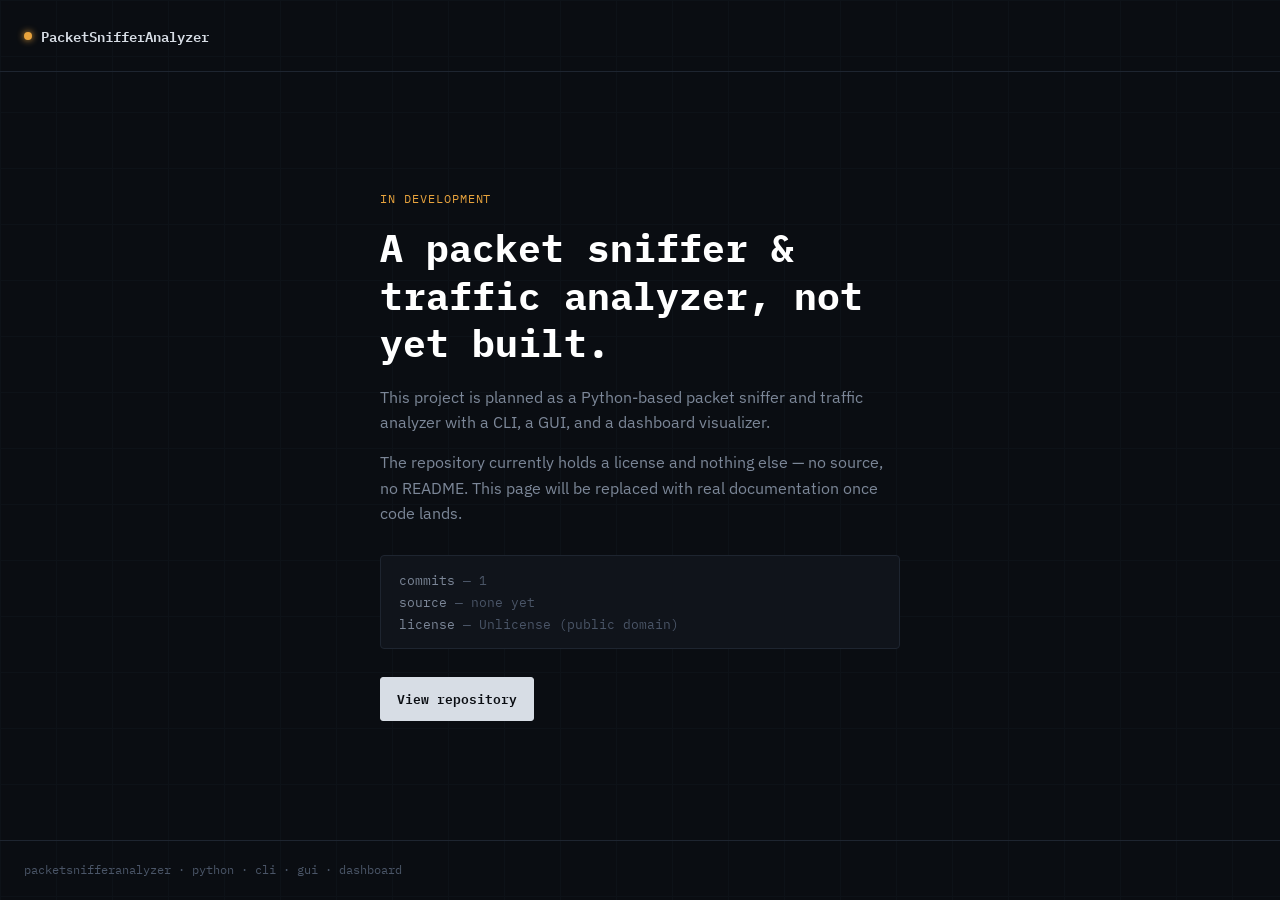
==== docs/index.html @ 9ebe9c49 "Create index.html for PacketSnifferAnalyzer project Added initial HTML structure and styles for the " ====
<!DOCTYPE html>
<html lang="en">
<head>
<meta charset="UTF-8">
<meta name="viewport" content="width=device-width, initial-scale=1.0">
<title>PacketSnifferAnalyzer</title>
<meta name="description" content="A Python-based packet sniffer and traffic analyzer with CLI, GUI, and dashboard visualizer. In development.">
<link rel="preconnect" href="https://fonts.googleapis.com">
<link rel="preconnect" href="https://fonts.gstatic.com" crossorigin>
<link href="https://fonts.googleapis.com/css2?family=IBM+Plex+Mono:wght@400;500;600;700&family=IBM+Plex+Sans:wght@400;500&display=swap" rel="stylesheet">
<style>
  :root{
    --bg:#0a0d12; --bg-raised:#10141b; --line:#1e2530;
    --text:#d7dde5; --text-dim:#7c8798; --text-faint:#4a5567;
    --amber:#e8a33d; --accent:#5aa9e6;
  }
  *{box-sizing:border-box;margin:0;padding:0;}
  body{
    background:var(--bg); color:var(--text);
    font-family:'IBM Plex Sans',-apple-system,sans-serif;
    min-height:100vh; display:flex; flex-direction:column;
  }
  body::before{
    content:""; position:fixed; inset:0;
    background-image:linear-gradient(var(--line) 1px, transparent 1px),
      linear-gradient(90deg, var(--line) 1px, transparent 1px);
    background-size:56px 56px; opacity:0.22; pointer-events:none;
  }
  a{ color:var(--accent); }
  .mono{ font-family:'IBM Plex Mono',monospace; }

  header{ padding:24px; border-bottom:1px solid var(--line); position:relative; z-index:1; }
  .brand{ font-family:'IBM Plex Mono',monospace; font-weight:600; font-size:14px; display:flex; align-items:center; gap:9px; }
  .dot{ width:8px; height:8px; border-radius:50%; background:var(--amber); box-shadow:0 0 7px var(--amber); }

  main{ flex:1; display:flex; align-items:center; justify-content:center; position:relative; z-index:1; padding:40px 24px; }
  .card{ max-width:520px; text-align:left; }
  .eyebrow{ font-family:'IBM Plex Mono',monospace; font-size:12px; letter-spacing:0.08em; color:var(--amber); text-transform:uppercase; margin-bottom:18px; }
  h1{ font-family:'IBM Plex Mono',monospace; font-weight:700; font-size:clamp(26px,5vw,38px); color:#fff; line-height:1.25; margin-bottom:18px; }
  p{ color:var(--text-dim); font-size:15.5px; line-height:1.65; margin-bottom:14px; }
  .status-box{
    margin-top:28px; border:1px solid var(--line); border-radius:4px;
    background:var(--bg-raised); padding:16px 18px; font-family:'IBM Plex Mono',monospace; font-size:12.5px; color:var(--text-faint);
  }
  .status-box div{ margin-bottom:6px; }
  .status-box div:last-child{ margin-bottom:0; }
  .status-box span{ color:var(--text-dim); }
  .cta{ margin-top:28px; display:flex; gap:12px; }
  .btn{ font-family:'IBM Plex Mono',monospace; font-size:13px; padding:10px 16px; border-radius:3px; border:1px solid var(--line); }
  .btn-primary{ background:var(--text); color:var(--bg); border-color:var(--text); font-weight:600; }
  .btn-primary:hover{ background:#fff; }
  .btn-ghost{ color:var(--text); }
  .btn-ghost:hover{ background:var(--bg-raised); }
  .btn{ text-decoration:none; }

  footer{ padding:20px 24px; border-top:1px solid var(--line); position:relative; z-index:1; }
  footer p{ font-family:'IBM Plex Mono',monospace; font-size:11.5px; color:var(--text-faint); margin:0; }
</style>
</head>
<body>

<header>
  <div class="brand"><span class="dot"></span>PacketSnifferAnalyzer</div>
</header>

<main>
  <div class="card">
    <div class="eyebrow">In development</div>
    <h1>A packet sniffer & traffic analyzer, not yet built.</h1>
    <p>This project is planned as a Python-based packet sniffer and traffic analyzer with a CLI, a GUI, and a dashboard visualizer.</p>
    <p>The repository currently holds a license and nothing else — no source, no README. This page will be replaced with real documentation once code lands.</p>

    <div class="status-box">
      <div><span>commits</span> — 1</div>
      <div><span>source</span> — none yet</div>
      <div><span>license</span> — Unlicense (public domain)</div>
    </div>

    <div class="cta">
      <a class="btn btn-primary" href="https://github.com/Rohit30Confluence/PacketSnifferAnalyzer">View repository</a>
    </div>
  </div>
</main>

<footer>
  <p>packetsnifferanalyzer · python · cli · gui · dashboard</p>
</footer>

</body>
</html>
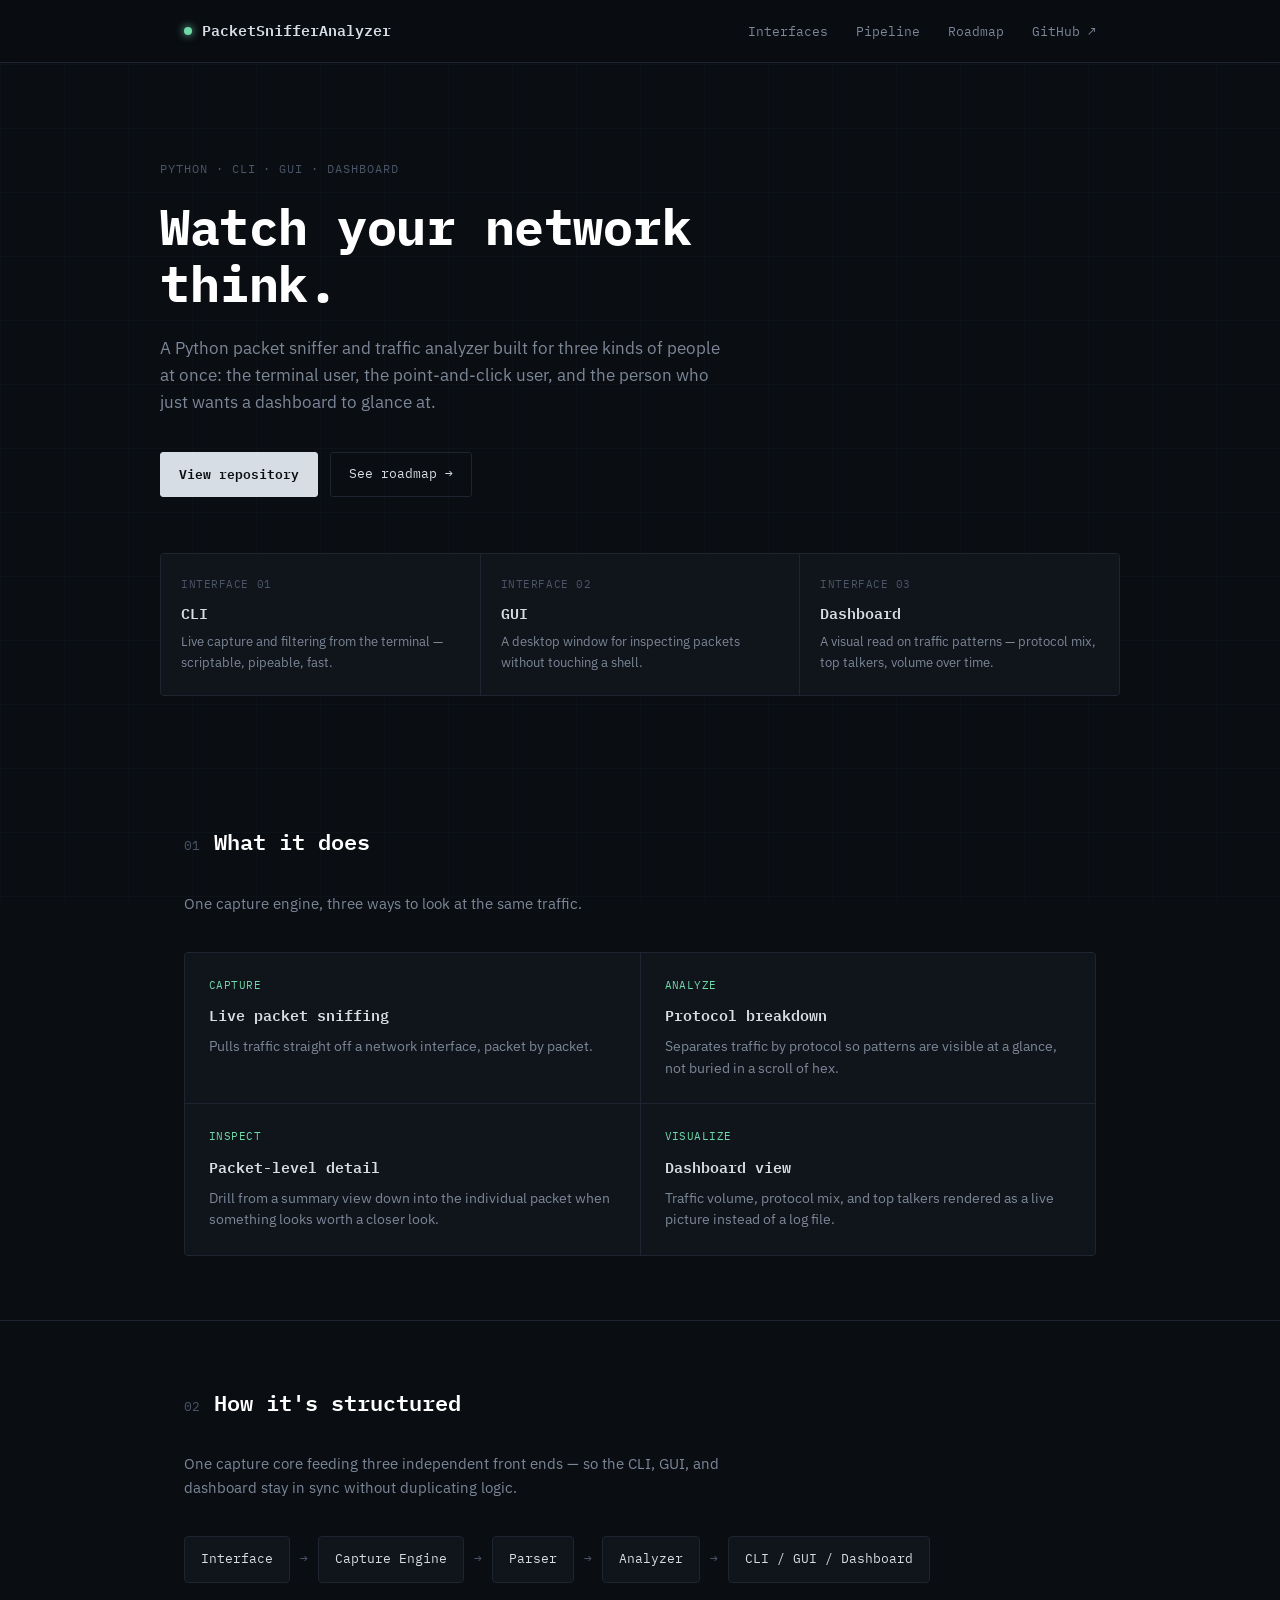
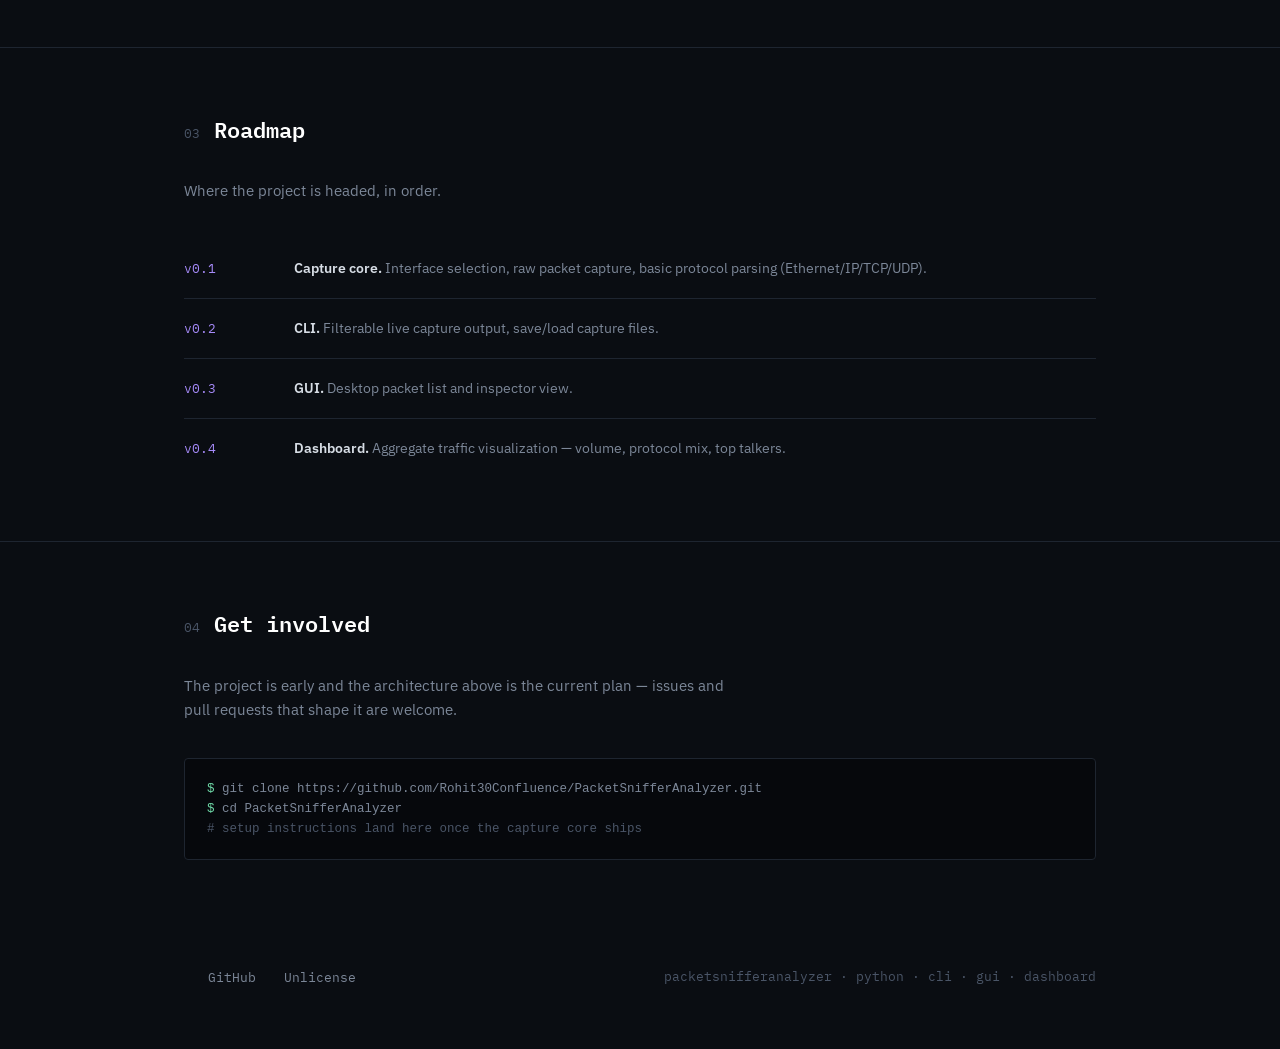
==== commit 0292a8aa: "Revise index.html for improved layout and content Updated the HTML structure and styles for better l" ====
--- a/docs/index.html
+++ b/docs/index.html
@@ -3,87 +3,228 @@
 <head>
 <meta charset="UTF-8">
 <meta name="viewport" content="width=device-width, initial-scale=1.0">
-<title>PacketSnifferAnalyzer</title>
-<meta name="description" content="A Python-based packet sniffer and traffic analyzer with CLI, GUI, and dashboard visualizer. In development.">
+<title>PacketSnifferAnalyzer — Python Packet Sniffer & Traffic Analyzer</title>
+<meta name="description" content="A Python-based packet sniffer and traffic analyzer with CLI, GUI, and dashboard visualizer.">
 <link rel="preconnect" href="https://fonts.googleapis.com">
 <link rel="preconnect" href="https://fonts.gstatic.com" crossorigin>
-<link href="https://fonts.googleapis.com/css2?family=IBM+Plex+Mono:wght@400;500;600;700&family=IBM+Plex+Sans:wght@400;500&display=swap" rel="stylesheet">
+<link href="https://fonts.googleapis.com/css2?family=IBM+Plex+Mono:wght@400;500;600;700&family=IBM+Plex+Sans:wght@400;500;600&display=swap" rel="stylesheet">
 <style>
   :root{
     --bg:#0a0d12; --bg-raised:#10141b; --line:#1e2530;
     --text:#d7dde5; --text-dim:#7c8798; --text-faint:#4a5567;
-    --amber:#e8a33d; --accent:#5aa9e6;
+    --signal:#6fd9a8; --accent:#5aa9e6; --violet:#a78bfa;
+    --mono:'IBM Plex Mono',ui-monospace,monospace;
+    --sans:'IBM Plex Sans',-apple-system,sans-serif;
   }
   *{box-sizing:border-box;margin:0;padding:0;}
-  body{
-    background:var(--bg); color:var(--text);
-    font-family:'IBM Plex Sans',-apple-system,sans-serif;
-    min-height:100vh; display:flex; flex-direction:column;
-  }
+  html{scroll-behavior:smooth;}
+  body{ background:var(--bg); color:var(--text); font-family:var(--sans); line-height:1.6; -webkit-font-smoothing:antialiased; }
   body::before{
     content:""; position:fixed; inset:0;
     background-image:linear-gradient(var(--line) 1px, transparent 1px),
       linear-gradient(90deg, var(--line) 1px, transparent 1px);
-    background-size:56px 56px; opacity:0.22; pointer-events:none;
+    background-size:64px 64px; opacity:0.22; pointer-events:none; z-index:0;
   }
-  a{ color:var(--accent); }
-  .mono{ font-family:'IBM Plex Mono',monospace; }
-
-  header{ padding:24px; border-bottom:1px solid var(--line); position:relative; z-index:1; }
-  .brand{ font-family:'IBM Plex Mono',monospace; font-weight:600; font-size:14px; display:flex; align-items:center; gap:9px; }
-  .dot{ width:8px; height:8px; border-radius:50%; background:var(--amber); box-shadow:0 0 7px var(--amber); }
-
-  main{ flex:1; display:flex; align-items:center; justify-content:center; position:relative; z-index:1; padding:40px 24px; }
-  .card{ max-width:520px; text-align:left; }
-  .eyebrow{ font-family:'IBM Plex Mono',monospace; font-size:12px; letter-spacing:0.08em; color:var(--amber); text-transform:uppercase; margin-bottom:18px; }
-  h1{ font-family:'IBM Plex Mono',monospace; font-weight:700; font-size:clamp(26px,5vw,38px); color:#fff; line-height:1.25; margin-bottom:18px; }
-  p{ color:var(--text-dim); font-size:15.5px; line-height:1.65; margin-bottom:14px; }
-  .status-box{
-    margin-top:28px; border:1px solid var(--line); border-radius:4px;
-    background:var(--bg-raised); padding:16px 18px; font-family:'IBM Plex Mono',monospace; font-size:12.5px; color:var(--text-faint);
-  }
-  .status-box div{ margin-bottom:6px; }
-  .status-box div:last-child{ margin-bottom:0; }
-  .status-box span{ color:var(--text-dim); }
-  .cta{ margin-top:28px; display:flex; gap:12px; }
-  .btn{ font-family:'IBM Plex Mono',monospace; font-size:13px; padding:10px 16px; border-radius:3px; border:1px solid var(--line); }
+  a{ color:var(--accent); text-decoration:none; }
+  a:hover{ text-decoration:underline; }
+  a:focus-visible, button:focus-visible{ outline:2px solid var(--accent); outline-offset:3px; }
+  .wrap{ max-width:960px; margin:0 auto; padding:0 24px; position:relative; z-index:1; }
+  code, .mono{ font-family:var(--mono); }
+
+  header{ border-bottom:1px solid var(--line); padding:18px 0; position:sticky; top:0; background:rgba(10,13,18,0.92); backdrop-filter:blur(8px); z-index:10; }
+  header .wrap{ display:flex; align-items:center; justify-content:space-between; }
+  .brand{ font-family:var(--mono); font-weight:600; font-size:15px; display:flex; align-items:center; gap:10px; }
+  .brand-dot{ width:8px; height:8px; border-radius:50%; background:var(--signal); box-shadow:0 0 8px var(--signal); }
+  nav a{ color:var(--text-dim); font-size:13px; font-family:var(--mono); margin-left:24px; }
+  nav a:hover{ color:var(--text); text-decoration:none; }
+
+  .hero{ padding:96px 0 64px; }
+  .eyebrow{ font-family:var(--mono); font-size:12px; letter-spacing:0.08em; color:var(--text-faint); text-transform:uppercase; margin-bottom:20px; }
+  h1{ font-family:var(--mono); font-weight:700; font-size:clamp(32px,5vw,50px); line-height:1.15; letter-spacing:-0.01em; color:#fff; max-width:18ch; }
+  .hero-sub{ color:var(--text-dim); font-size:17px; max-width:56ch; margin-top:22px; }
+  .hero-cta{ display:flex; gap:12px; margin-top:36px; flex-wrap:wrap; }
+  .btn{ font-family:var(--mono); font-size:13px; padding:11px 18px; border-radius:3px; border:1px solid var(--line); }
   .btn-primary{ background:var(--text); color:var(--bg); border-color:var(--text); font-weight:600; }
-  .btn-primary:hover{ background:#fff; }
+  .btn-primary:hover{ background:#fff; text-decoration:none; }
   .btn-ghost{ color:var(--text); }
-  .btn-ghost:hover{ background:var(--bg-raised); }
-  .btn{ text-decoration:none; }
-
-  footer{ padding:20px 24px; border-top:1px solid var(--line); position:relative; z-index:1; }
-  footer p{ font-family:'IBM Plex Mono',monospace; font-size:11.5px; color:var(--text-faint); margin:0; }
+  .btn-ghost:hover{ background:var(--bg-raised); text-decoration:none; }
+
+  .interfaces{ display:grid; grid-template-columns:repeat(3,1fr); gap:1px; background:var(--line); border:1px solid var(--line); border-radius:4px; overflow:hidden; margin-top:56px; }
+  .iface{ background:var(--bg-raised); padding:22px 20px; }
+  .iface .k{ font-family:var(--mono); font-size:11px; letter-spacing:0.05em; color:var(--text-faint); text-transform:uppercase; margin-bottom:8px; }
+  .iface .v{ font-family:var(--mono); font-size:15px; color:var(--text); font-weight:600; }
+  .iface .d{ font-size:13px; color:var(--text-dim); margin-top:6px; }
+  @media (max-width:640px){ .interfaces{ grid-template-columns:1fr; } }
+
+  section{ padding:64px 0; border-bottom:1px solid var(--line); }
+  .section-head{ display:flex; align-items:baseline; gap:14px; margin-bottom:32px; }
+  .section-num{ font-family:var(--mono); color:var(--text-faint); font-size:13px; }
+  h2{ font-family:var(--mono); font-size:22px; color:#fff; font-weight:600; }
+  .section-desc{ color:var(--text-dim); max-width:60ch; margin-bottom:36px; font-size:15px; }
+
+  .feature-grid{ display:grid; grid-template-columns:repeat(2,1fr); gap:1px; background:var(--line); border:1px solid var(--line); border-radius:4px; overflow:hidden; }
+  .feature{ background:var(--bg-raised); padding:24px; }
+  .feature .tag{ font-family:var(--mono); font-size:11px; color:var(--signal); text-transform:uppercase; letter-spacing:0.04em; margin-bottom:10px; }
+  .feature h3{ font-family:var(--mono); font-size:15px; color:var(--text); font-weight:600; margin-bottom:8px; }
+  .feature p{ font-size:13.5px; color:var(--text-dim); }
+  @media (max-width:640px){ .feature-grid{ grid-template-columns:1fr; } }
+
+  .pipeline{ display:flex; align-items:center; gap:0; flex-wrap:wrap; font-family:var(--mono); font-size:13px; }
+  .pipe-stage{ background:var(--bg-raised); border:1px solid var(--line); border-radius:4px; padding:12px 16px; color:var(--text); }
+  .pipe-arrow{ color:var(--text-faint); padding:0 10px; }
+
+  .roadmap-row{ display:grid; grid-template-columns:90px 1fr; gap:20px; padding:18px 0; border-bottom:1px solid var(--line); align-items:baseline; }
+  .roadmap-row:last-child{ border-bottom:none; }
+  .roadmap-ver{ font-family:var(--mono); font-size:13px; color:var(--violet); }
+  .roadmap-desc{ font-size:14px; color:var(--text-dim); }
+  .roadmap-desc strong{ color:var(--text); font-weight:600; }
+
+  .terminal{ background:#06080c; border:1px solid var(--line); border-radius:4px; padding:20px 22px; font-family:var(--mono); font-size:12.5px; color:var(--text-dim); overflow-x:auto; }
+  .terminal .prompt{ color:var(--signal); }
+  .terminal .comment{ color:var(--text-faint); }
+  .terminal pre{ white-space:pre-wrap; word-break:break-word; }
+
+  footer{ padding:40px 0 60px; }
+  footer .wrap{ display:flex; justify-content:space-between; align-items:center; flex-wrap:wrap; gap:16px; }
+  footer p{ color:var(--text-faint); font-size:12.5px; font-family:var(--mono); }
+
+  @media (prefers-reduced-motion: reduce){ html{ scroll-behavior:auto; } }
 </style>
 </head>
 <body>
 
 <header>
-  <div class="brand"><span class="dot"></span>PacketSnifferAnalyzer</div>
+  <div class="wrap">
+    <div class="brand"><span class="brand-dot"></span>PacketSnifferAnalyzer</div>
+    <nav>
+      <a href="#interfaces">Interfaces</a>
+      <a href="#pipeline">Pipeline</a>
+      <a href="#roadmap">Roadmap</a>
+      <a href="https://github.com/Rohit30Confluence/PacketSnifferAnalyzer">GitHub ↗</a>
+    </nav>
+  </div>
 </header>
 
 <main>
-  <div class="card">
-    <div class="eyebrow">In development</div>
-    <h1>A packet sniffer & traffic analyzer, not yet built.</h1>
-    <p>This project is planned as a Python-based packet sniffer and traffic analyzer with a CLI, a GUI, and a dashboard visualizer.</p>
-    <p>The repository currently holds a license and nothing else — no source, no README. This page will be replaced with real documentation once code lands.</p>
-
-    <div class="status-box">
-      <div><span>commits</span> — 1</div>
-      <div><span>source</span> — none yet</div>
-      <div><span>license</span> — Unlicense (public domain)</div>
-    </div>
-
-    <div class="cta">
+  <div class="hero wrap">
+    <div class="eyebrow">Python · CLI · GUI · Dashboard</div>
+    <h1>Watch your network think.</h1>
+    <p class="hero-sub">A Python packet sniffer and traffic analyzer built for three kinds of people at once: the terminal user, the point-and-click user, and the person who just wants a dashboard to glance at.</p>
+    <div class="hero-cta">
       <a class="btn btn-primary" href="https://github.com/Rohit30Confluence/PacketSnifferAnalyzer">View repository</a>
+      <a class="btn btn-ghost" href="#roadmap">See roadmap →</a>
+    </div>
+
+    <div class="interfaces" id="interfaces">
+      <div class="iface">
+        <div class="k">Interface 01</div>
+        <div class="v">CLI</div>
+        <div class="d">Live capture and filtering from the terminal — scriptable, pipeable, fast.</div>
+      </div>
+      <div class="iface">
+        <div class="k">Interface 02</div>
+        <div class="v">GUI</div>
+        <div class="d">A desktop window for inspecting packets without touching a shell.</div>
+      </div>
+      <div class="iface">
+        <div class="k">Interface 03</div>
+        <div class="v">Dashboard</div>
+        <div class="d">A visual read on traffic patterns — protocol mix, top talkers, volume over time.</div>
+      </div>
     </div>
   </div>
+
+  <section>
+    <div class="wrap">
+      <div class="section-head"><span class="section-num">01</span><h2>What it does</h2></div>
+      <p class="section-desc">One capture engine, three ways to look at the same traffic.</p>
+
+      <div class="feature-grid">
+        <div class="feature">
+          <div class="tag">Capture</div>
+          <h3>Live packet sniffing</h3>
+          <p>Pulls traffic straight off a network interface, packet by packet.</p>
+        </div>
+        <div class="feature">
+          <div class="tag">Analyze</div>
+          <h3>Protocol breakdown</h3>
+          <p>Separates traffic by protocol so patterns are visible at a glance, not buried in a scroll of hex.</p>
+        </div>
+        <div class="feature">
+          <div class="tag">Inspect</div>
+          <h3>Packet-level detail</h3>
+          <p>Drill from a summary view down into the individual packet when something looks worth a closer look.</p>
+        </div>
+        <div class="feature">
+          <div class="tag">Visualize</div>
+          <h3>Dashboard view</h3>
+          <p>Traffic volume, protocol mix, and top talkers rendered as a live picture instead of a log file.</p>
+        </div>
+      </div>
+    </div>
+  </section>
+
+  <section id="pipeline">
+    <div class="wrap">
+      <div class="section-head"><span class="section-num">02</span><h2>How it's structured</h2></div>
+      <p class="section-desc">One capture core feeding three independent front ends — so the CLI, GUI, and dashboard stay in sync without duplicating logic.</p>
+
+      <div class="pipeline">
+        <div class="pipe-stage">Interface</div><div class="pipe-arrow">→</div>
+        <div class="pipe-stage">Capture Engine</div><div class="pipe-arrow">→</div>
+        <div class="pipe-stage">Parser</div><div class="pipe-arrow">→</div>
+        <div class="pipe-stage">Analyzer</div><div class="pipe-arrow">→</div>
+        <div class="pipe-stage">CLI / GUI / Dashboard</div>
+      </div>
+    </div>
+  </section>
+
+  <section id="roadmap">
+    <div class="wrap">
+      <div class="section-head"><span class="section-num">03</span><h2>Roadmap</h2></div>
+      <p class="section-desc">Where the project is headed, in order.</p>
+
+      <div class="roadmap-row">
+        <div class="roadmap-ver">v0.1</div>
+        <div class="roadmap-desc"><strong>Capture core.</strong> Interface selection, raw packet capture, basic protocol parsing (Ethernet/IP/TCP/UDP).</div>
+      </div>
+      <div class="roadmap-row">
+        <div class="roadmap-ver">v0.2</div>
+        <div class="roadmap-desc"><strong>CLI.</strong> Filterable live capture output, save/load capture files.</div>
+      </div>
+      <div class="roadmap-row">
+        <div class="roadmap-ver">v0.3</div>
+        <div class="roadmap-desc"><strong>GUI.</strong> Desktop packet list and inspector view.</div>
+      </div>
+      <div class="roadmap-row">
+        <div class="roadmap-ver">v0.4</div>
+        <div class="roadmap-desc"><strong>Dashboard.</strong> Aggregate traffic visualization — volume, protocol mix, top talkers.</div>
+      </div>
+    </div>
+  </section>
+
+  <section style="border-bottom:none;">
+    <div class="wrap">
+      <div class="section-head"><span class="section-num">04</span><h2>Get involved</h2></div>
+      <p class="section-desc">The project is early and the architecture above is the current plan — issues and pull requests that shape it are welcome.</p>
+
+      <div class="terminal">
+<pre><span class="prompt">$</span> git clone https://github.com/Rohit30Confluence/PacketSnifferAnalyzer.git
+<span class="prompt">$</span> cd PacketSnifferAnalyzer
+<span class="comment"># setup instructions land here once the capture core ships</span></pre>
+      </div>
+    </div>
+  </section>
 </main>
 
 <footer>
-  <p>packetsnifferanalyzer · python · cli · gui · dashboard</p>
+  <div class="wrap">
+    <nav>
+      <a href="https://github.com/Rohit30Confluence/PacketSnifferAnalyzer">GitHub</a>
+      <a href="https://github.com/Rohit30Confluence/PacketSnifferAnalyzer/blob/main/LICENSE">Unlicense</a>
+    </nav>
+    <p>packetsnifferanalyzer · python · cli · gui · dashboard</p>
+  </div>
 </footer>
 
 </body>
